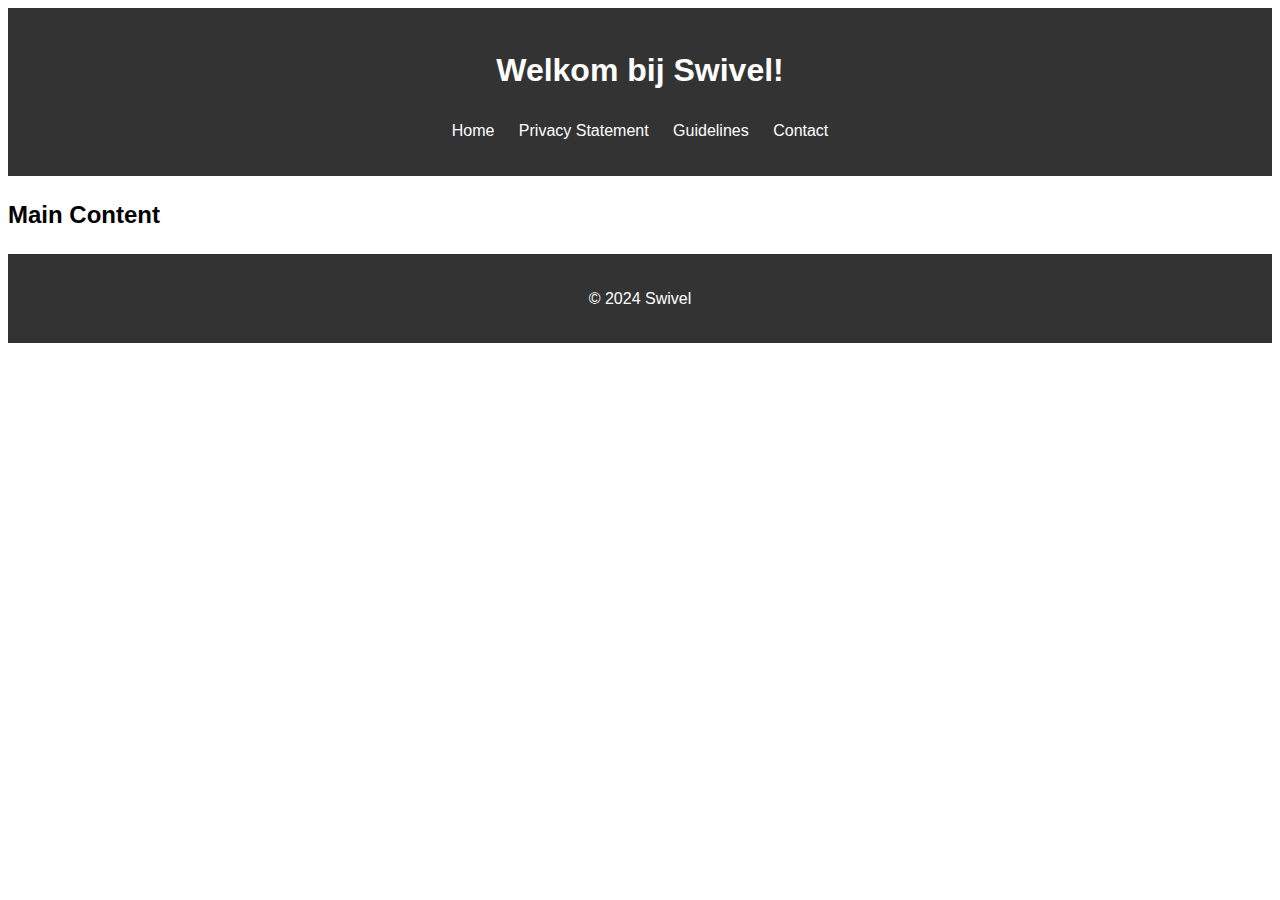
==== index.html @ 9d20f3ab "v1" ====
<!DOCTYPE html>
<html lang="en">
<head>
    <meta charset="UTF-8">
    <meta name="viewport" content="width=device-width, initial-scale=1.0">
    <title>Swivel</title>
    <link rel="stylesheet" href="styles.css">
</head>
<body>
    <header>
        <h1>Welkom bij Swivel!</h1>
        <nav>
            <ul>
                <li><a href="index.html">Home</a></li>
                <li><a href="privacy.html">Privacy Statement</a></li>
                <li><a href="guidelines.html">Guidelines</a></li>
                <li><a href="contact.html">Contact</a></li>
            </ul>
        </nav>
    </header>
    <main>
        <h2>Main Content</h2>
        <!-- Main content goes here -->
    </main>
    <footer>
        <p>&copy; 2024 Swivel</p>
    </footer>
    <script src="script.js"></script>
</body>
</html>
---- styles.css ----
body {
    font-family: Arial, sans-serif;
    line-height: 1.6;
}

header {
    background: #333;
    color: #fff;
    padding: 1rem 0;
    text-align: center;
}

nav ul {
    list-style: none;
    padding: 0;
}

nav ul li {
    display: inline;
    margin: 0 10px;
}

nav ul li a {
    color: #fff;
    text-decoration: none;
}

footer {
    text-align: center;
    padding: 1rem 0;
    background: #333;
    color: #fff;
}
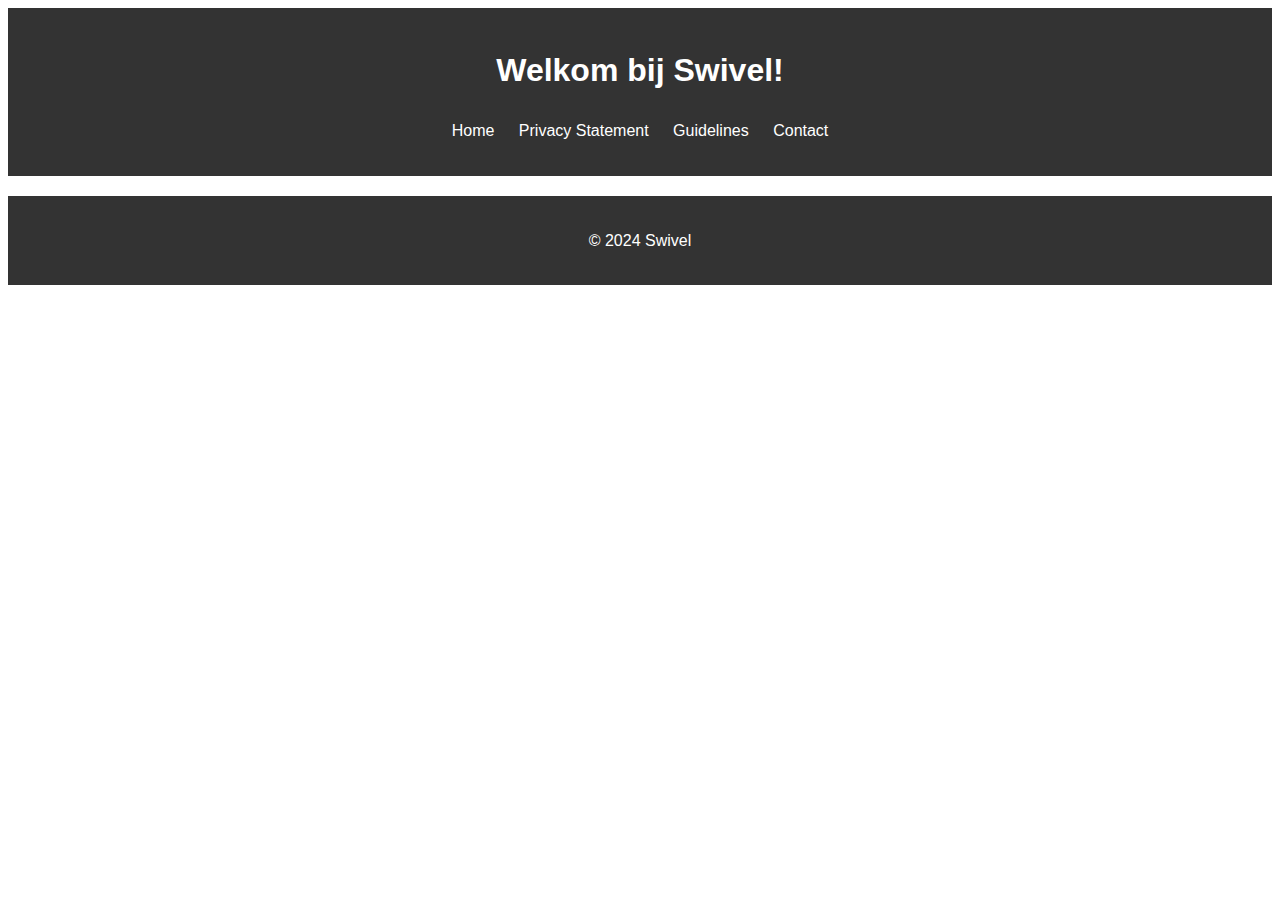
==== commit 28c4ceb6: "v1.0.2" ====
--- a/index.html
+++ b/index.html
@@ -19,7 +19,7 @@
         </nav>
     </header>
     <main>
-        <h2>Main Content</h2>
+        <h2></h2>
         <!-- Main content goes here -->
     </main>
     <footer>
--- a/styles.css
+++ b/styles.css
@@ -31,3 +31,60 @@
     background: #333;
     color: #fff;
 }
+
+/* Contact Form Styling */
+.form-container {
+    max-width: 600px;
+    margin: 20px auto;
+    padding: 20px;
+    background: #f9f9f9;
+    border: 1px solid #ddd;
+    border-radius: 8px;
+}
+
+.form-container h2 {
+    text-align: center;
+    margin-bottom: 20px;
+    color: #333;
+}
+
+.form-field {
+    margin-bottom: 15px;
+}
+
+.form-field label {
+    display: block;
+    margin-bottom: 5px;
+    font-weight: bold;
+}
+
+.form-field input[type="text"],
+.form-field input[type="email"],
+.form-field textarea {
+    width: 100%;
+    padding: 10px;
+    border: 1px solid #ddd;
+    border-radius: 4px;
+    box-sizing: border-box; /* Makes sure padding doesn't affect overall width */
+}
+
+.form-field textarea {
+    height: 150px;
+    resize: vertical; /* Allows user to resize vertically */
+}
+
+.form-field button[type="submit"] {
+    width: 100%;
+    padding: 10px;
+    border: none;
+    border-radius: 4px;
+    background-color: #5cb85c;
+    color: white;
+    font-size: 16px;
+    cursor: pointer;
+    transition: background-color 0.3s;
+}
+
+.form-field button[type="submit"]:hover {
+    background-color: #4cae4c;
+}
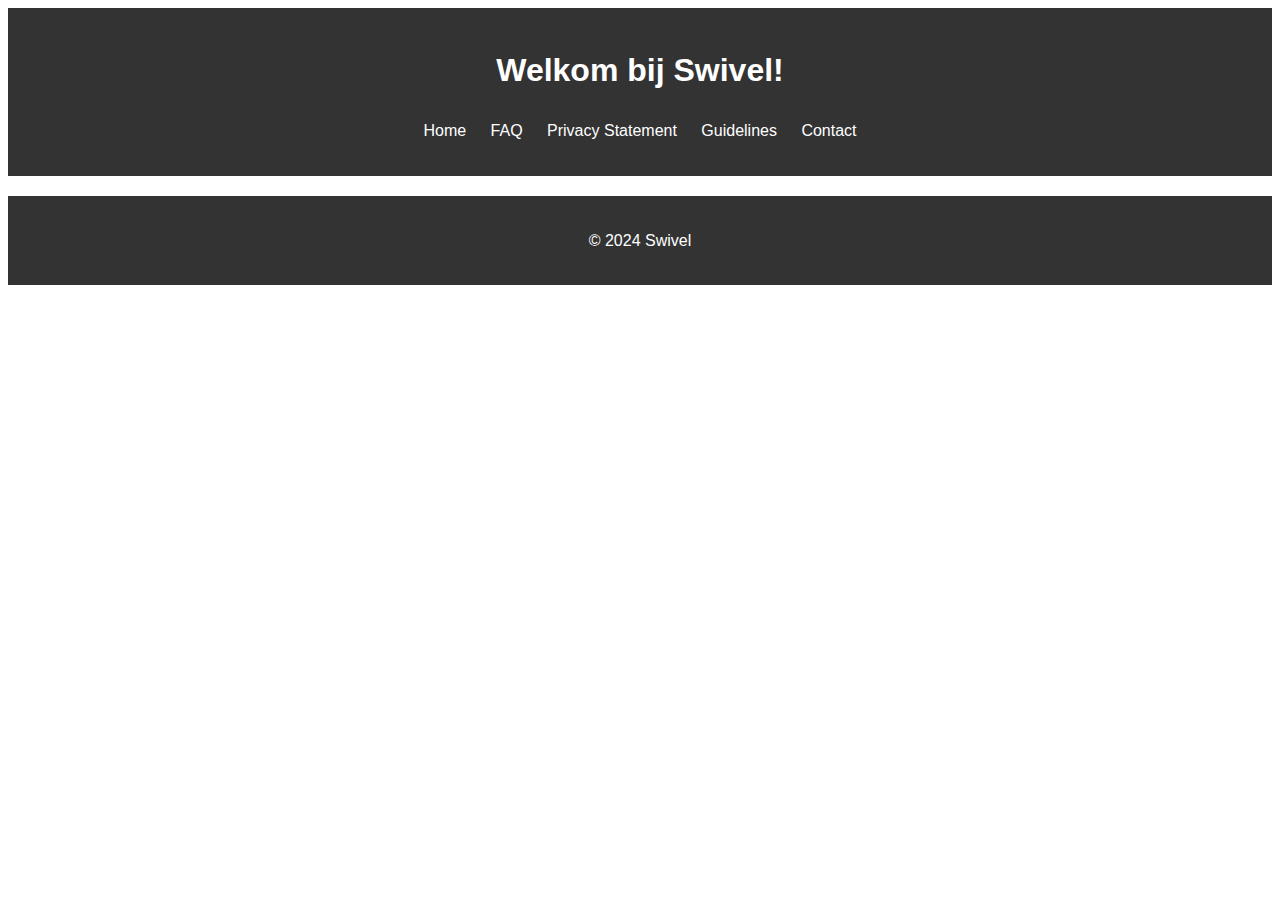
==== commit ceca58f7: "V1.0.3" ====
--- a/index.html
+++ b/index.html
@@ -12,6 +12,7 @@
         <nav>
             <ul>
                 <li><a href="index.html">Home</a></li>
+                <li><a href="FAQ.html">FAQ</a></li>
                 <li><a href="privacy.html">Privacy Statement</a></li>
                 <li><a href="guidelines.html">Guidelines</a></li>
                 <li><a href="contact.html">Contact</a></li>
--- a/styles.css
+++ b/styles.css
@@ -88,3 +88,22 @@
 .form-field button[type="submit"]:hover {
     background-color: #4cae4c;
 }
+
+/* FAQ Page Styling */
+.faq-section {
+    margin-bottom: 20px;
+    padding: 10px;
+    background-color: #f4f4f4;
+    border: 1px solid #ddd;
+    border-radius: 8px;
+}
+
+.faq-section h2 {
+    margin-top: 0;
+    color: #333;
+}
+
+.faq-section p {
+    margin-bottom: 0;
+}
+
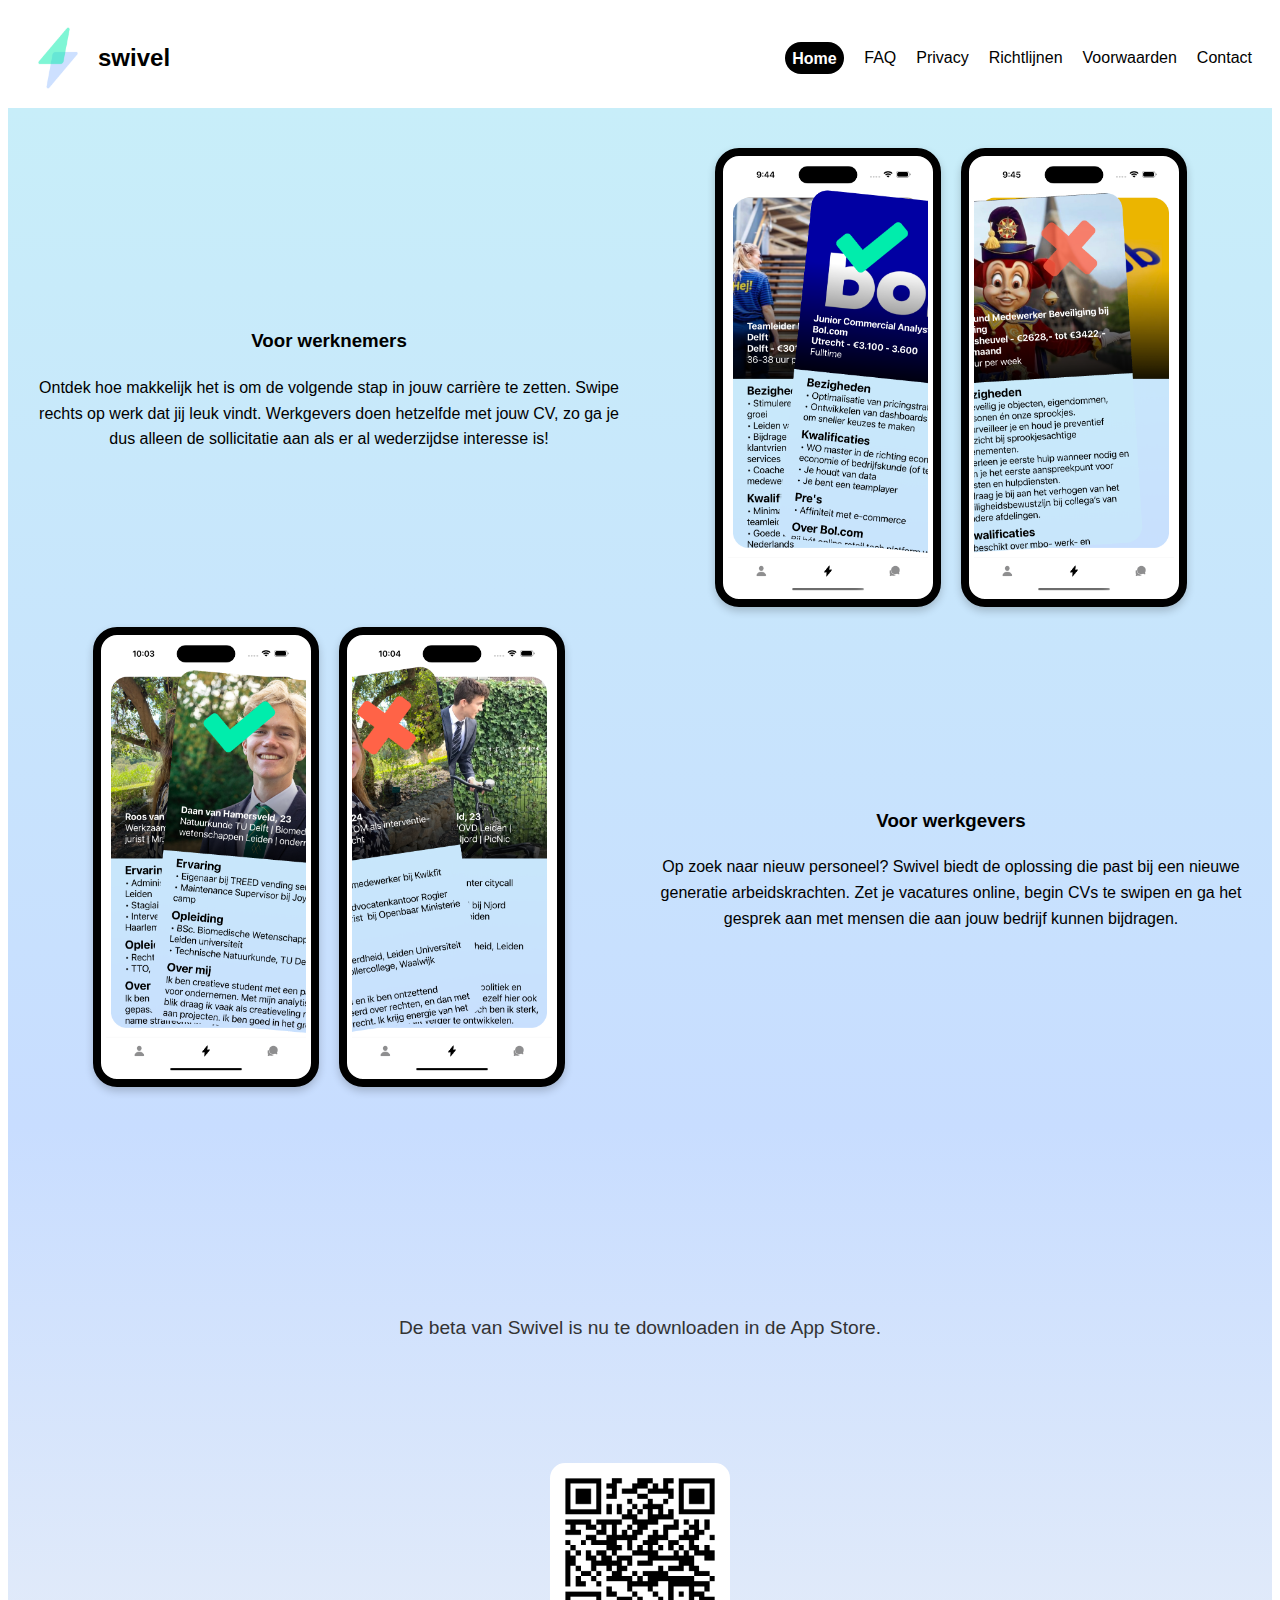
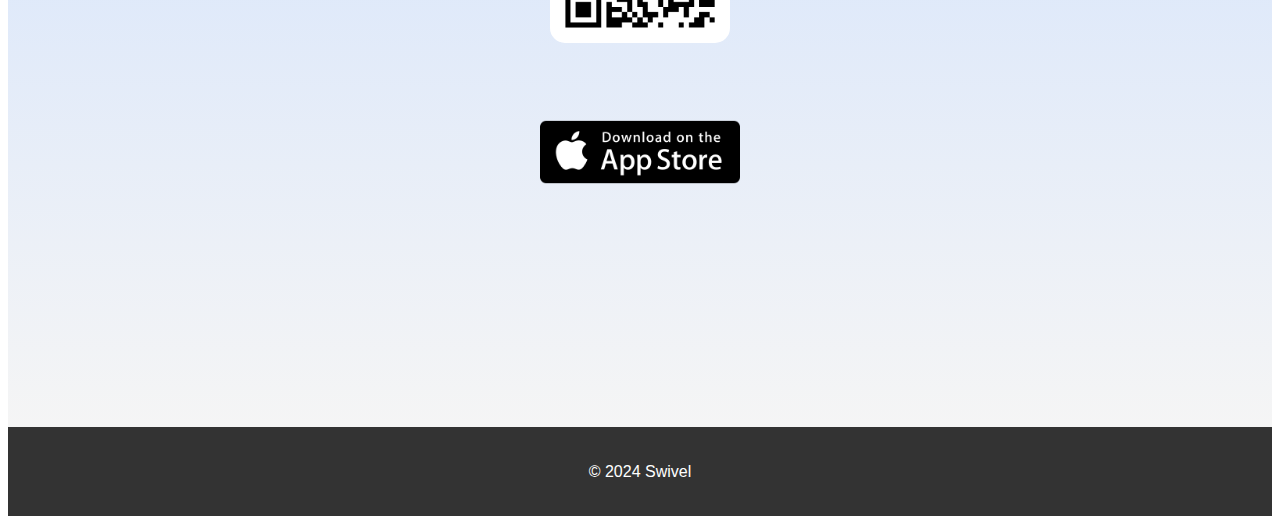
==== commit ac5b9983: "Website tot visitekaartje omgebouwd" ====
--- a/index.html
+++ b/index.html
@@ -1,5 +1,5 @@
 <!DOCTYPE html>
-<html lang="en">
+<html lang="nl">
 <head>
     <meta charset="UTF-8">
     <meta name="viewport" content="width=device-width, initial-scale=1.0">
@@ -8,24 +8,75 @@
 </head>
 <body>
     <header>
-        <h1>Welkom bij Swivel!</h1>
+        <div class="header-content">
+            <img src="assets/icon.png" alt="Swivel Logo" id="logo">
+            <h1>swivel</h1>
+        </div>
         <nav>
             <ul>
-                <li><a href="index.html">Home</a></li>
+                <li><a href="index.html" class="active">Home</a></li>
                 <li><a href="FAQ.html">FAQ</a></li>
-                <li><a href="privacy.html">Privacy Statement</a></li>
-                <li><a href="guidelines.html">Guidelines</a></li>
+                <li><a href="privacy.html">Privacy</a></li>
+                <li><a href="guidelines.html">Richtlijnen</a></li>
+                <li><a href="gebruiksvoorwaarden.html">Voorwaarden</a></li>
                 <li><a href="contact.html">Contact</a></li>
             </ul>
         </nav>
     </header>
     <main>
-        <h2></h2>
-        <!-- Main content goes here -->
+        <div class="app-screenshots">
+            <h2></h2>
+            <!-- First row with text on the left -->
+            <div class="features-row">
+                <div class="text-content left">
+                    <h3>Voor werknemers</h3>
+                    <p>Ontdek hoe makkelijk het is om de volgende stap in jouw carrière te zetten. Swipe rechts op werk dat jij leuk vindt. Werkgevers doen hetzelfde met jouw CV, zo ga je dus alleen de sollicitatie aan als er al wederzijdse interesse is!</p>
+                </div>
+                <div class="screenshot-row">
+                    <figure>
+                        <img src="assets/screenshot1.png" alt="Feature 1">
+                    </figure>
+                    <figure>
+                        <img src="assets/screenshot2.png" alt="Feature 2">
+                    </figure>
+                </div>
+            </div>
+            <!-- Second row with text on the right -->
+            <div class="features-row">
+                <div class="screenshot-row">
+                    <figure>
+                        <img src="assets/screenshot3.png" alt="Feature 3">
+                    </figure>
+                    <figure>
+                        <img src="assets/screenshot4.png" alt="Feature 4">
+                    </figure>
+                </div>
+                <div class="text-content right">
+                    <h3>Voor werkgevers</h3>
+                    <p>Op zoek naar nieuw personeel? Swivel biedt de oplossing die past bij een nieuwe generatie arbeidskrachten. Zet je vacatures online, begin CVs te swipen en ga het gesprek aan met mensen die aan jouw bedrijf kunnen bijdragen.</p>
+                </div>
+            </div>
+        </div>
+
+        <div class="download-section">
+            <p class="cta-message">De beta van Swivel is nu te downloaden in de App Store.</p>
+
+            <div class="qr-code-container">
+                <img src="assets/QRcode.png" alt="Download Our App QR Code">
+            </div>
+            
+            <a href="https://apps.apple.com/nl/app/swivel/id6478060915" target="_blank" class="app-store-badge">
+                <img src="assets/app-store-badge.png" alt="Download on the App Store">
+            </a>
+    
+        </div>
+        
+        
+        
+
     </main>
     <footer>
         <p>&copy; 2024 Swivel</p>
     </footer>
-    <script src="script.js"></script>
 </body>
 </html>
--- a/styles.css
+++ b/styles.css
@@ -4,15 +4,43 @@
 }
 
 header {
-    background: #333;
-    color: #fff;
-    padding: 1rem 0;
-    text-align: center;
+    background: #fff;
+    display: flex;
+    align-items: center;
+    justify-content: space-between;
+    padding: 10px;
+}
+
+.header-content {
+    display: flex;
+    align-items: center;
+}
+
+#logo {
+    height: 80px; /* Adjust as necessary */
+    vertical-align: middle;
+}
+
+@media (max-width: 768px) {
+    #logo {
+        height: 40px; /* Smaller logo for mobile */
+    }
+    nav ul li {
+        display: block; /* Stack nav items vertically on smaller screens */
+        margin: 5px 0;
+    }
+}
+
+h1 {
+    margin: 0; /* Removes default margin */
+    font-size: 24px; /* Adjust as necessary */
 }
 
 nav ul {
     list-style: none;
     padding: 0;
+    display: flex;
+    margin: 0;
 }
 
 nav ul li {
@@ -21,7 +49,7 @@
 }
 
 nav ul li a {
-    color: #fff;
+    color: #000;
     text-decoration: none;
 }
 
@@ -30,6 +58,15 @@
     padding: 1rem 0;
     background: #333;
     color: #fff;
+}
+
+/*This indicates the style of the active page in the navigation header */
+.active {
+    color: #fff;
+    font-weight: bold;
+    background-color: #000; 
+    border-radius: 5cm;
+    padding: 0.2cm;
 }
 
 /* Contact Form Styling */
@@ -78,7 +115,7 @@
     padding: 10px;
     border: none;
     border-radius: 4px;
-    background-color: #5cb85c;
+    background-color: #000;
     color: white;
     font-size: 16px;
     cursor: pointer;
@@ -89,6 +126,12 @@
     background-color: #4cae4c;
 }
 
+@media (max-width: 768px) {
+    .form-container {
+        margin: 0 20px 20px; /* Adjusts spacing for smaller screens */
+    }
+}
+
 /* FAQ Page Styling */
 .faq-section {
     margin-bottom: 20px;
@@ -107,3 +150,109 @@
     margin-bottom: 0;
 }
 
+.download-section {
+    text-align: center;
+    display: flex;
+    flex-direction: column;
+    align-items: center;
+    justify-content: center;
+    height: 100vh; /* Use the full height of the viewport */
+    background-image: linear-gradient(to bottom, #c8ddff, #f5f5f5);
+}
+
+.qr-code-container img {
+    max-width: 150px; /* Adjust size as needed */
+    margin-top: 100px;
+    margin-bottom: 2px; /* Space between the QR code and the download button */
+    border: 15px solid #fff;
+    border-radius: 15px;
+}
+
+.app-store-badge img {
+    max-width: 200px; /* Keep the download button responsive */
+}
+
+.cta-message {
+    font-size: 1.2em; /* Larger text for the call to action */
+    color: #333; /* Dark text for readability */
+}
+
+.signup-link {
+    color: #007BFF; /* Bright link color for visibility */
+    font-weight: bold;
+    text-decoration: none; /* Removes underline */
+}
+
+.signup-link:hover {
+    text-decoration: underline; /* Adds underline on hover for interactivity */
+}
+
+.app-screenshots {
+    text-align: center;
+    padding: 20px;
+    background-image: linear-gradient(to bottom, #c8eef9, #c8ddff);
+}
+
+.screenshot-container figure, .screenshot-row figure {
+    margin: 0;
+    width: 200px; /* Adjust based on the actual size of your screenshots */
+    border: 8px solid black; /* Mimics the iPhone's bezels */
+    border-radius: 24px; /* Rounded corners */
+    box-shadow: 0 4px 8px rgba(0, 0, 0, 0.2); /* Subtle shadow for depth */
+    background-color: white; /* iPhone-like background color */
+    padding: 5px; /* Space between the "bezel" and the screenshot */
+}
+
+.screenshot-container img, .screenshot-row img {
+    width: 100%; /* Ensure the image fills the figure */
+    height: auto; /* Maintain aspect ratio */
+    display: block; /* Remove any extra space below the image */
+    border-radius: 12px; /* Slightly rounded corners for the image itself, if desired */
+}
+
+/* New row organization */
+.screenshot-row {
+    display: flex;
+    justify-content: center;
+    gap: 20px; /* Space between screenshots */
+    margin-bottom: 20px; /* Optional: adds space between the rows */
+}
+
+.features-row {
+    display: flex;
+    align-items: center;
+    justify-content: space-between;
+    gap: 20px;
+}
+
+.text-content {
+    flex: 1; /* Adjust the width of the text content as needed */
+    text-align: center;
+}
+
+.screenshot-row {
+    display: flex;
+    gap: 20px; /* Space between screenshots */
+    flex: 1; /* Adjust based on the size of your screenshots */
+    justify-content: center;
+}
+
+.align-right {
+    flex-direction: row-reverse; /* Flips the order for the second row */
+}
+
+/* Optional: Style adjustments for smaller screens */
+@media (max-width: 768px) {
+    .features-row {
+        flex-direction: column;
+    }
+
+    .text-content, .screenshot-row {
+        flex-basis: auto; /* Let it naturally adjust to content size */
+    }
+
+    .features-row .text-content.left, .features-row .text-content.right {
+        order: -1; /* Ensure text is above images on smaller screens */
+    }
+}
+
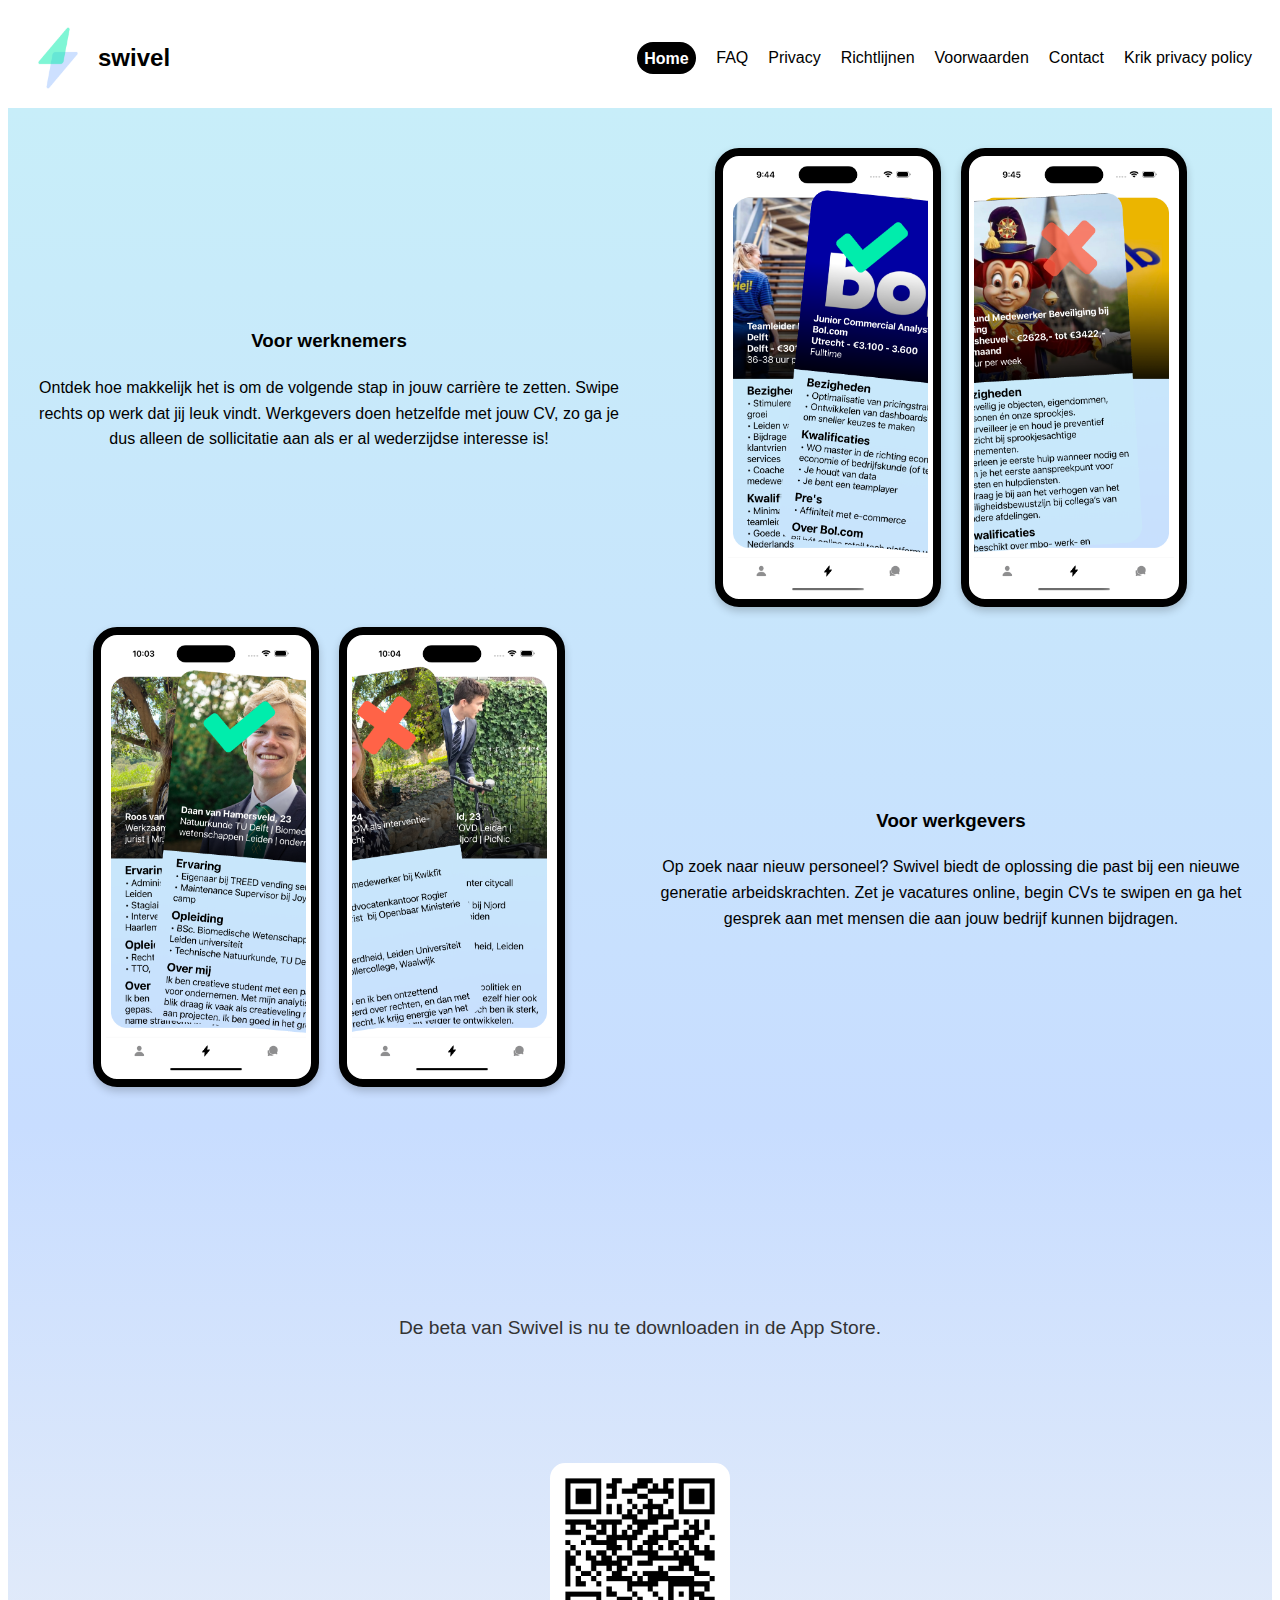
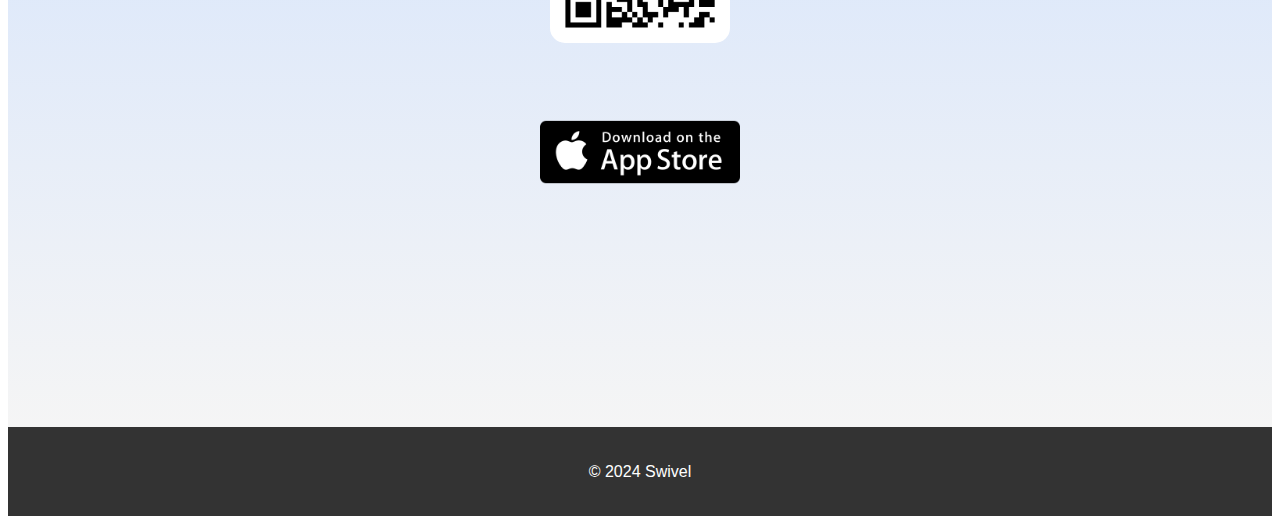
==== commit e152a11a: "-" ====
--- a/index.html
+++ b/index.html
@@ -20,6 +20,7 @@
                 <li><a href="guidelines.html">Richtlijnen</a></li>
                 <li><a href="gebruiksvoorwaarden.html">Voorwaarden</a></li>
                 <li><a href="contact.html">Contact</a></li>
+                <li><a href="KrikPrivacy.html">Krik privacy policy</a></li>
             </ul>
         </nav>
     </header>
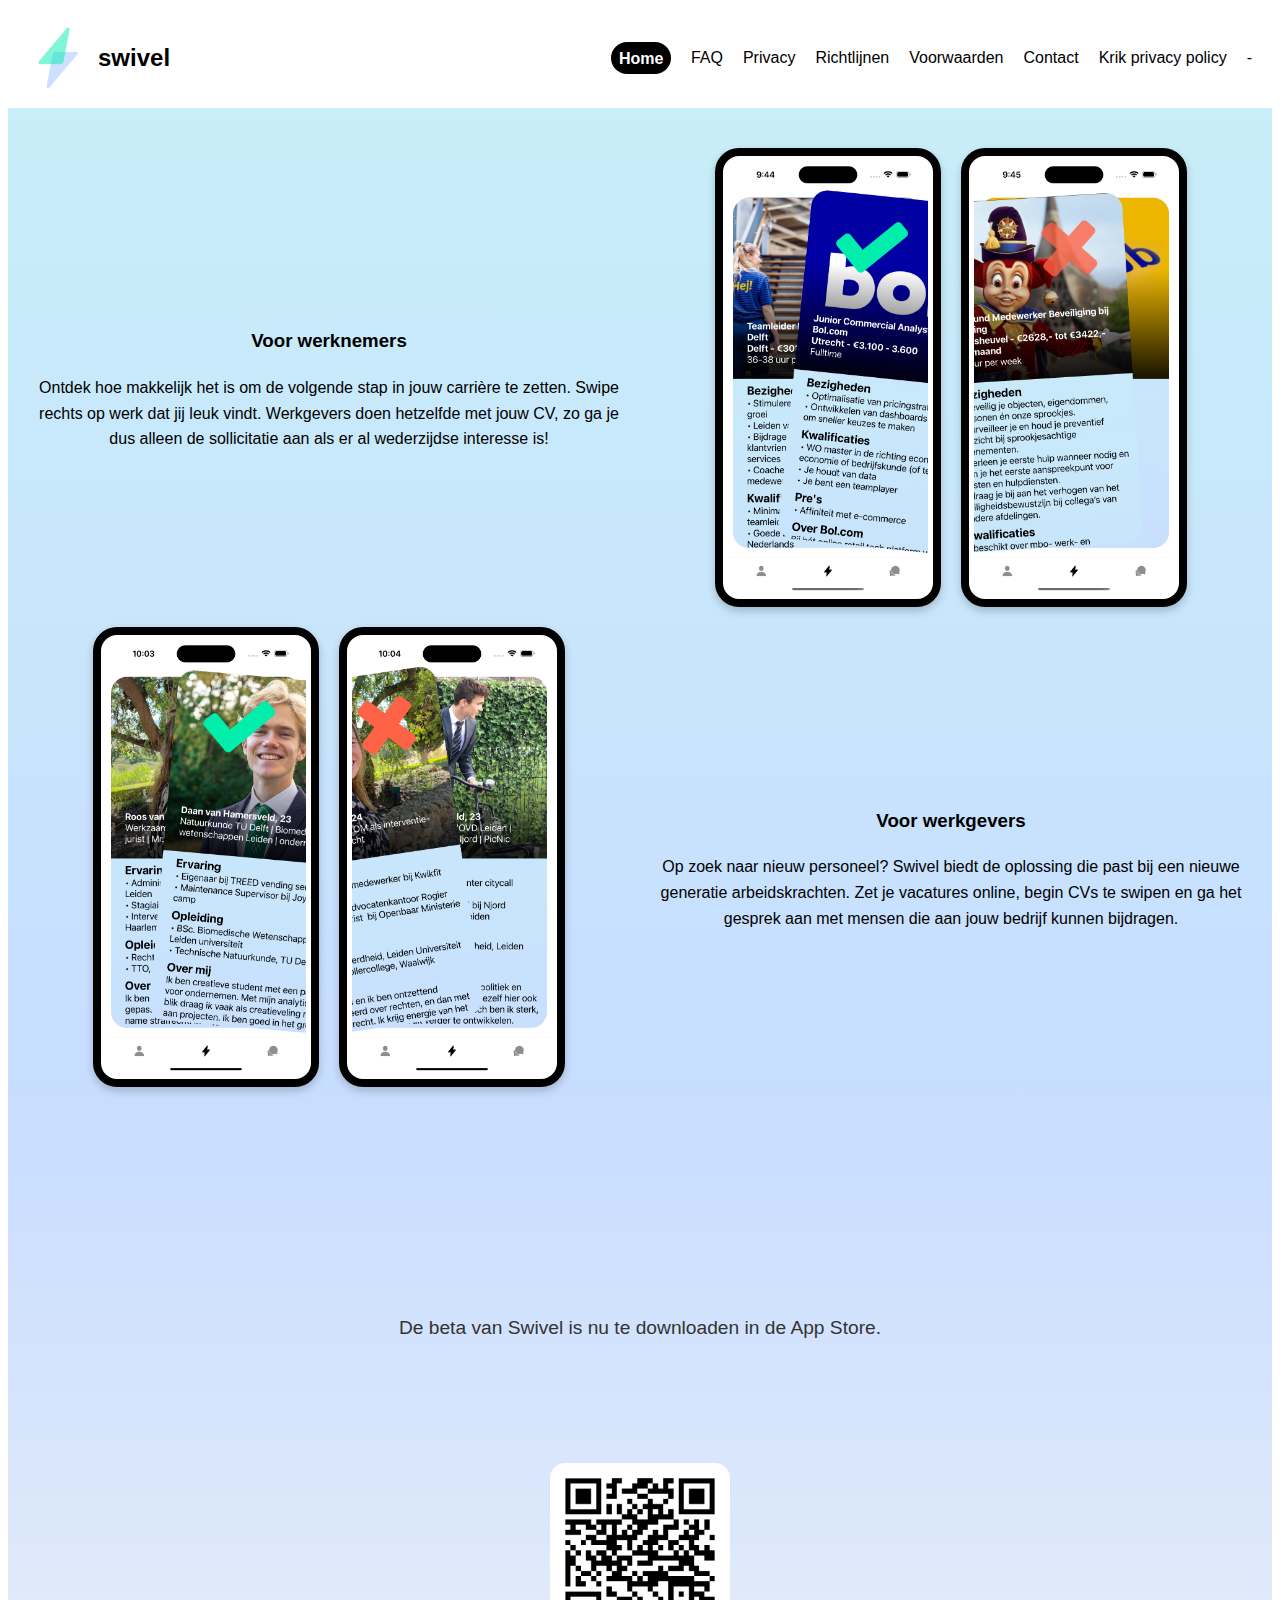
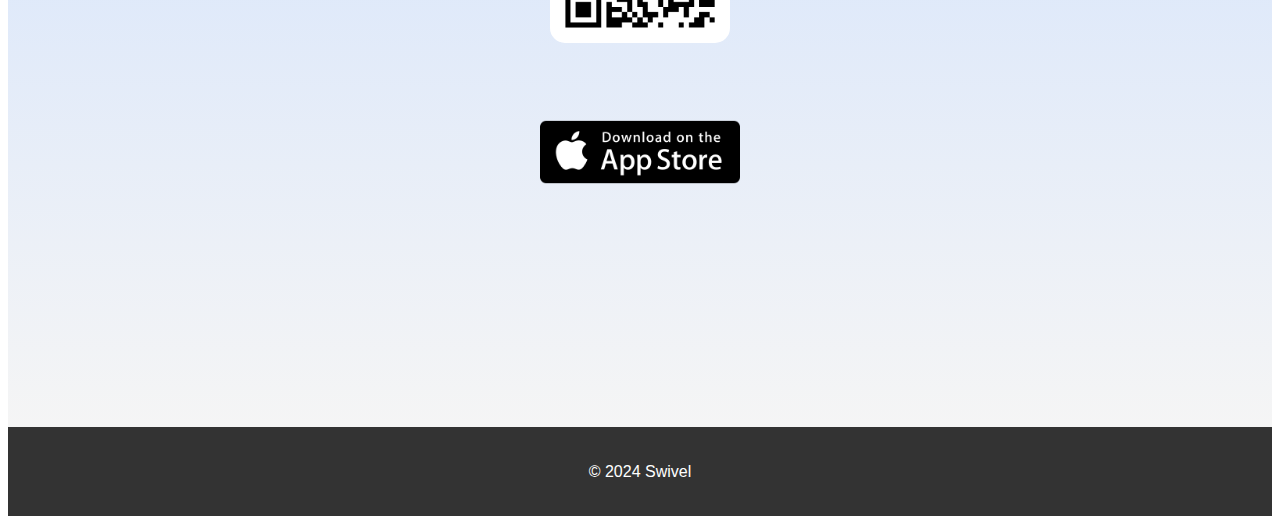
==== commit 2e2015ed: "-" ====
--- a/index.html
+++ b/index.html
@@ -21,6 +21,7 @@
                 <li><a href="gebruiksvoorwaarden.html">Voorwaarden</a></li>
                 <li><a href="contact.html">Contact</a></li>
                 <li><a href="KrikPrivacy.html">Krik privacy policy</a></li>
+                <li><a href="app-ads.text">-</a></li>
             </ul>
         </nav>
     </header>
